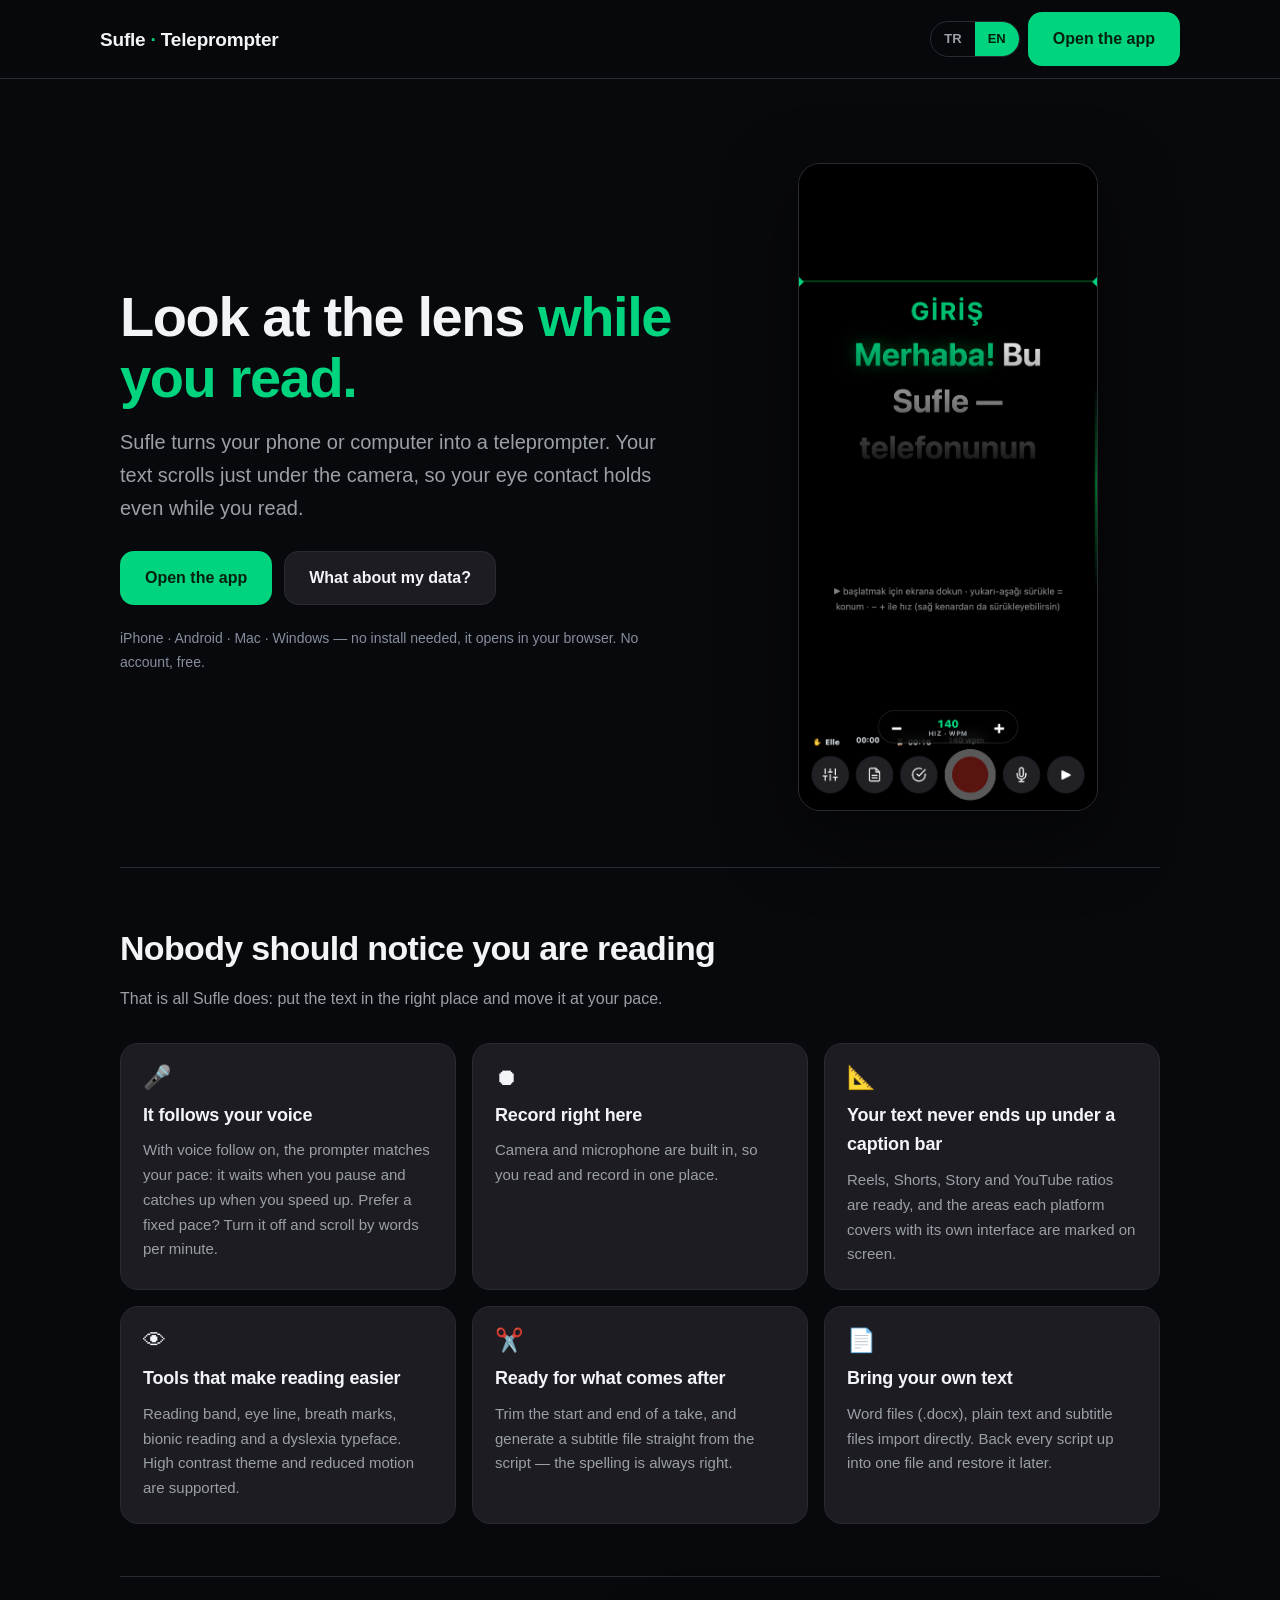
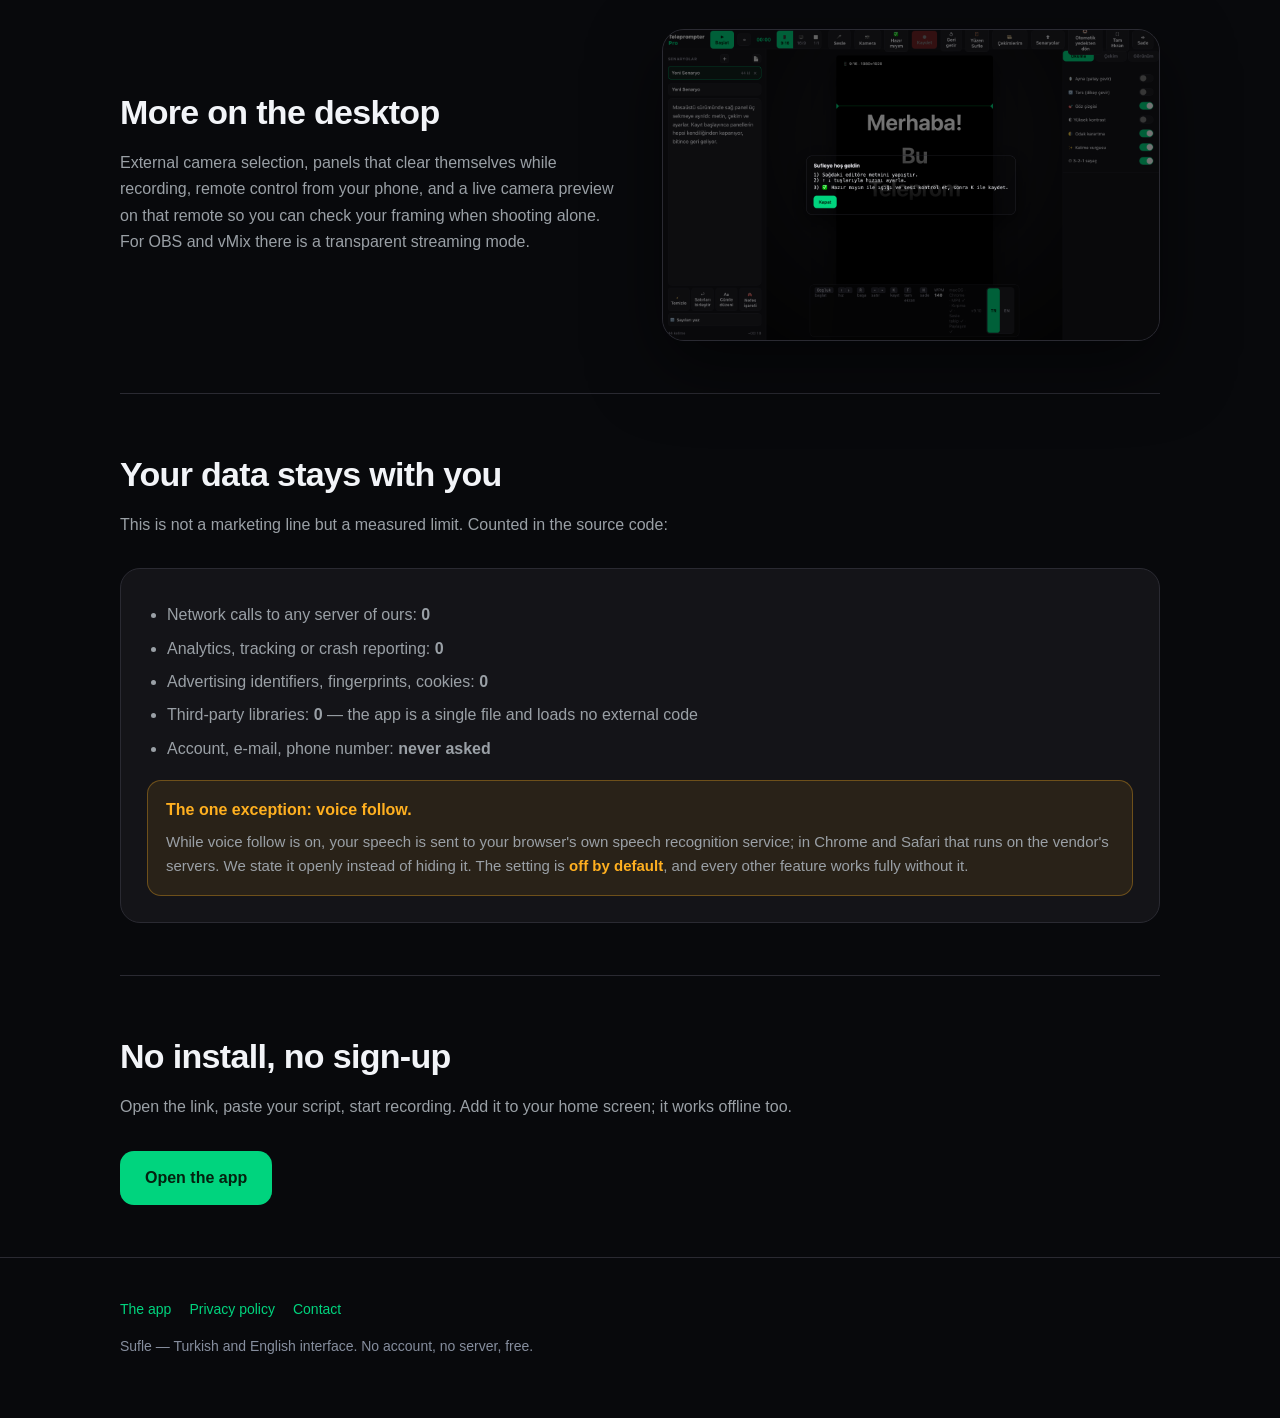
==== tanitim.html @ d4066d89 "F.6 vitrin sayfası: tanitim.html, her söz koda bağlı Tek dosya, sıfır bağımlılık, TR+EN, kendi canon" ====
<!doctype html>
<html lang="tr">
<head>
<meta charset="utf-8">
<meta name="viewport" content="width=device-width,initial-scale=1,viewport-fit=cover">
<title>Sufle — Türkçe Teleprompter Uygulaması | Ücretsiz</title>
<meta name="description" content="Kameraya bakarken metnini oku. Sesle takip, hız denetimi, kamerayla kayıt. Hesap yok, sunucu yok, ücretsiz. iPhone, Android, Mac ve Windows.">
<link rel="canonical" href="https://erdalk05.github.io/sufle/tanitim.html">
<meta property="og:type" content="website">
<meta property="og:title" content="Sufle — Türkçe Teleprompter Uygulaması">
<meta property="og:description" content="Kameraya bakarken metnini oku. Sesle takip, kamerayla kayıt, hesap yok. Ücretsiz.">
<meta property="og:url" content="https://erdalk05.github.io/sufle/tanitim.html">
<meta property="og:image" content="https://erdalk05.github.io/sufle/magaza/ekranlar/02-konustukca-akar.png">
<meta property="og:locale" content="tr_TR">
<meta name="twitter:card" content="summary_large_image">
<meta name="twitter:title" content="Sufle — Türkçe Teleprompter Uygulaması">
<meta name="twitter:description" content="Kameraya bakarken metnini oku. Sesle takip, kamerayla kayıt, hesap yok.">
<meta name="twitter:image" content="https://erdalk05.github.io/sufle/magaza/ekranlar/02-konustukca-akar.png">
<link rel="icon" href="icon-192.png">
<style>
/* ==CEKIRDEK:jetonlar.css== */
/* ÜRETİLDİ — ELLE DÜZENLEME. Kaynak: cekirdek/jetonlar.css
   Değişiklik oraya yazılır, sonra: python3 derle.py
   (kapı bayat çıktıyı yakalar, elle düzenlemen sessizce kaybolur) */
/* SUFLE tasarım jetonları — TEK KAYNAK, iki kabuğa da derle.py gömer.
   Elle düzenlenecek yer BURASI; index.html ve mac/*.html içindeki kopyalar üretilmiştir.

   NEDEN ROL BAZLI: bugün tek bir --accent:#00C853 her işi görüyor — birincil
   düğme, aktif sekme, saat, KAYIT. Kullanıcı ekranda beş yeşil görüp hangisinin
   asıl eylem olduğunu ayırt edemiyor. Rakip analizindeki 25. kategori (UI/görsel
   tasarım) 3 puan alıyor ve kaybın büyük kısmı bu.

   ⚠️ BU DOSYA ŞU AN HİÇBİR KURALI DEĞİŞTİRMİYOR — yalnız değişken tanımlıyor.
   Amaç boru hattını GÖRSEL DEĞİŞİKLİK OLMADAN kanıtlamak. Kuralların jetonlara
   geçişi B.1'de tek tek, ölçerek yapılacak. Bir jetonu bugün kullanan yoksa
   ekranda hiçbir şey değişmez; bu kasıtlıdır.

   KONTRAST ÖLÇÜLDÜ, seçilmedi (WCAG 2.1 nispi parlaklık, en zor zemin
   --s-raised #1C1C22). tests/121 bu oranları her koşuda yeniden hesaplıyor.

   ÖLÇÜMÜN ORTAYA ÇIKARDIĞI ŞEY: metin olarak okunan kırmızı ile ÜSTÜNE BEYAZ
   YAZI GELEN kırmızı aynı renk OLAMIYOR. #FF4D4F koyu zeminde yazı olarak 5,19
   (geçer) ama dolgu yapılıp üstüne beyaz yazılınca 3,27 (kalır). Bu yüzden
   rollerin dolgu ve metin biçimleri AYRI jeton; tek renkle idare etmek
   erişilebilirliği sessizce kırardı. */

:root{
  /* --- yüzeyler --- */
  --s-bg:#08090C;          /* en arka zemin */
  --s-surface:#141418;     /* sayfa/panel */
  --s-raised:#1C1C22;      /* kart, yükseltilmiş kutu */
  --s-line:#2A2A32;        /* ayraç */

  /* --- metin --- */
  --t-hi:#F2F4F8;          /* 15,40 : başlık ve gövde */
  --t-mid:#9AA0A6;         /*  6,42 : yardımcı metin */
  --t-low:#868E9E;         /*  5,15 : en soluk okunabilir. #6B7280 ÖLÇÜLDÜ 3,51 = KALDI */

  /* --- roller: DOLGU (üstündeki yazıyla birlikte AA) --- */
  --r-action:#00D47E;      --on-action:#04210F;   /* 8,72 — asıl eylem, ekranda TEK olmalı */
  --r-record:#D93036;      --on-record:#FFFFFF;   /* 4,74 — kayıt/yıkıcı */
  --r-info:#2563EB;        --on-info:#FFFFFF;     /* 5,17 — bilgi/ikincil */
  --r-warn:#FFB020;        --on-warn:#231704;     /* 9,60 — uyarı */

  /* --- roller: METİN/İKON biçimi (koyu yüzey üstünde) --- */
  --r-action-t:#00D47E;    /* 8,65 */
  --r-record-t:#FF4D4F;    /* 5,19 — dolgu biçiminden BİLEREK farklı */
  --r-info-t:#6BA6FF;      /* 6,88 — dolgu biçiminden BİLEREK farklı */
  --r-warn-t:#FFB020;      /* 9,27 */

  /* --- tipografi: 5 adım. Bugün 11/12/13/14/15px karışık kullanılıyor. --- */
  --tx-xs:11px;            /* ALL CAPS etiket */
  --tx-sm:13px;            /* yardımcı metin */
  --tx-md:15px;            /* gövde, düğme */
  --tx-lg:19px;            /* panel başlığı */
  --tx-xl:26px;            /* sayaç, WPM */
  /* Sufle metninin kendi ölçeği ayrı yaşar — kullanıcı onu elle ayarlıyor. */

  /* --- boşluk: 4px ritmi. Bugün 6/7/9/11/14px karışık. --- */
  --sp-1:4px; --sp-2:8px; --sp-3:12px; --sp-4:16px; --sp-6:24px; --sp-8:32px;

  /* --- biçim --- */
  --rad-sm:8px; --rad-md:12px; --rad-lg:16px; --rad-full:999px;
  --ring:0 0 0 3px rgba(0,212,126,.45);   /* klavye odağı — görünür olmak ZORUNDA */
  --tap:44px;                              /* en küçük dokunma hedefi */
}

/* Sayısal göstergeler zıplamasın (süre, WPM, sayaç).
   Tek görsel etkisi olan kural bu ve KASITLI: rakamların genişliği eşitlenir,
   sayaç her saniye sağa sola oynamaz. Ölçüsü değişmez, yalnız hizası. */
.tnum,[data-tnum]{font-variant-numeric:tabular-nums;font-feature-settings:"tnum" 1}
/* ==/CEKIRDEK:jetonlar.css== */

*{box-sizing:border-box}
html{-webkit-text-size-adjust:100%}
body{margin:0;background:var(--s-bg);color:var(--t-hi);
  font:16px/1.65 -apple-system,BlinkMacSystemFont,'Segoe UI',Roboto,Helvetica,Arial,sans-serif;
  overflow-x:hidden}
img{max-width:100%;height:auto;display:block}
a{color:var(--r-action);text-decoration:none}
.wrap{max-width:1080px;margin:0 auto;padding:0 20px}

/* --- üst şerit --- */
header{position:sticky;top:0;z-index:9;background:rgba(8,9,12,.86);
  backdrop-filter:blur(12px);border-bottom:1px solid var(--s-line)}
.hrow{display:flex;align-items:center;justify-content:space-between;gap:12px;
  padding:12px 0;flex-wrap:wrap}
.logo{font-weight:800;font-size:19px;letter-spacing:-.01em}
.logo i{color:var(--r-action);font-style:normal}
.hact{display:flex;align-items:center;gap:8px}
.lang{display:flex;border:1px solid var(--s-line);border-radius:999px;overflow:hidden}
.lang button{background:none;border:0;color:var(--t-mid);font:inherit;font-size:13px;
  font-weight:700;padding:6px 13px;cursor:pointer}
.lang button.on{background:var(--r-action);color:var(--on-action)}

/* --- düğmeler --- */
.btn{display:inline-flex;align-items:center;justify-content:center;gap:8px;
  min-height:48px;padding:13px 24px;border-radius:14px;font-weight:750;font-size:16px;
  border:1px solid transparent;cursor:pointer}
.btn.pri{background:var(--r-action);color:var(--on-action)}
.btn.sec{background:var(--s-raised);color:var(--t-hi);border-color:var(--s-line)}

/* --- kahraman --- */
.hero{padding:64px 0 40px;display:grid;gap:44px;grid-template-columns:1fr}
h1{font-size:clamp(34px,7vw,56px);line-height:1.08;letter-spacing:-.025em;margin:0 0 18px}
h1 em{font-style:normal;color:var(--r-action)}
.lede{font-size:clamp(17px,2.4vw,20px);color:var(--t-mid);margin:0 0 26px;max-width:36em}
.cta{display:flex;gap:12px;flex-wrap:wrap}
.plat{margin-top:22px;color:var(--t-low);font-size:14px}
.shot{border:1px solid var(--s-line);border-radius:22px;overflow:hidden;
  background:var(--s-surface);box-shadow:0 24px 70px rgba(0,0,0,.55)}
.shot.tel{max-width:300px;margin:0 auto}

/* --- bölümler --- */
section{padding:52px 0;border-top:1px solid var(--s-line)}
h2{font-size:clamp(25px,4vw,34px);letter-spacing:-.02em;margin:0 0 10px}
.sub{color:var(--t-mid);margin:0 0 30px;max-width:44em}
.grid{display:grid;gap:16px;grid-template-columns:1fr}
.card{background:var(--s-raised);border:1px solid var(--s-line);border-radius:18px;padding:22px}
.card h3{margin:0 0 8px;font-size:18px;letter-spacing:-.01em}
.card p{margin:0;color:var(--t-mid);font-size:15px}
.card .em{font-size:23px;line-height:1;display:block;margin-bottom:12px}

/* --- gizlilik --- */
.priv{background:var(--s-surface);border:1px solid var(--s-line);border-radius:20px;padding:26px}
.priv ul{margin:0;padding-left:20px;color:var(--t-mid)}
.priv li{margin:7px 0}
.istisna{margin-top:18px;padding:16px 18px;border-radius:14px;
  background:rgba(255,176,32,.09);border:1px solid rgba(255,176,32,.32)}
.istisna b{color:var(--r-warn)}
.istisna p{margin:6px 0 0;color:var(--t-mid);font-size:15px}

/* --- masaüstü --- */
.two{display:grid;gap:30px;grid-template-columns:1fr;align-items:center}

footer{padding:40px 0 60px;border-top:1px solid var(--s-line);color:var(--t-low);font-size:14px}
footer nav{display:flex;gap:18px;flex-wrap:wrap;margin-bottom:14px}

@media (min-width:760px){
  .hero{grid-template-columns:1.15fr .85fr;align-items:center;padding:84px 0 56px}
  .grid{grid-template-columns:repeat(3,1fr)}
  .two{grid-template-columns:1fr 1fr;gap:44px}
}
@media (prefers-reduced-motion:no-preference){
  .btn{transition:filter .15s}
  .btn:hover{filter:brightness(1.08)}
}
</style>
</head>
<body>

<header>
  <div class="wrap hrow">
    <div class="logo">Sufle<i> ·</i> <span data-i="urun">Teleprompter</span></div>
    <div class="hact">
      <div class="lang" role="group" aria-label="Dil / Language">
        <button id="tr" class="on" aria-pressed="true">TR</button>
        <button id="en" aria-pressed="false">EN</button>
      </div>
      <a class="btn pri" href="./index.html" data-i="ac">Uygulamayı aç</a>
    </div>
  </div>
</header>

<main>
<div class="wrap">

  <div class="hero">
    <div>
      <h1><span data-i="h1a">Kameraya bakarken</span> <em data-i="h1b">metnini oku.</em></h1>
      <p class="lede" data-i="lede">Sufle telefonunu ya da bilgisayarını bir sufle cihazına çeviriyor. Metnin kameranın hemen altında akar, böylece okurken bile göz teması bozulmaz.</p>
      <div class="cta">
        <a class="btn pri" href="./index.html" data-i="ac2">Uygulamayı aç</a>
        <a class="btn sec" href="#gizlilik" data-i="nasil">Verilerim ne oluyor?</a>
      </div>
      <p class="plat" data-i="plat">iPhone · Android · Mac · Windows — kurulum gerekmez, tarayıcıda açılır. Hesap yok, ücretsiz.</p>
    </div>
    <div class="shot tel">
      <img src="magaza/ekranlar/02-konustukca-akar.png" width="1290" height="2796"
           alt="Sufle telefonda: metin ekranda akarken durum satırında sesle takip görünüyor" loading="eager">
    </div>
  </div>

  <section id="ozellikler">
    <h2 data-i="ozBas">Okuduğun belli olmasın</h2>
    <p class="sub" data-i="ozAlt">Sufle'nin yaptığı tek iş bu: metni doğru yere koymak ve senin hızınla akıtmak.</p>
    <div class="grid">
      <div class="card"><span class="em">🎤</span>
        <h3 data-i="k1b">Konuştukça akar</h3>
        <p data-i="k1p">Sesle takip açıkken sufle senin hızına uyar; duraksarsan bekler, hızlanırsan yetişir. İstemezsen kapat, dakikadaki kelime (WPM) ile sabit hızda aksın.</p></div>
      <div class="card"><span class="em">⏺</span>
        <h3 data-i="k2b">Çekimi burada yaparsın</h3>
        <p data-i="k2p">Kamera ve mikrofon uygulamanın içinde: okurken kaydedersin, ayrı bir uygulamaya geçmen gerekmez.</p></div>
      <div class="card"><span class="em">📐</span>
        <h3 data-i="k3b">Yazın arayüzün altında kalmaz</h3>
        <p data-i="k3p">Reels, Shorts, Story ve YouTube oranları hazır; platform arayüzünün kapatacağı alanlar ekranda işaretli.</p></div>
      <div class="card"><span class="em">👁</span>
        <h3 data-i="k4b">Okumayı kolaylaştıran araçlar</h3>
        <p data-i="k4p">Okuma şeridi, göz çizgisi, nefes işaretleri, biyonik okuma ve disleksi yazı tipi. Yüksek kontrast teması ve hareket azaltma desteklenir.</p></div>
      <div class="card"><span class="em">✂️</span>
        <h3 data-i="k5b">Çekimden sonrası da hazır</h3>
        <p data-i="k5p">Videoyu baştan ve sondan kesebilir, altyazı dosyasını senaryodan üretebilirsin — metin zaten elinde, bu yüzden yazım her zaman doğru.</p></div>
      <div class="card"><span class="em">📄</span>
        <h3 data-i="k6b">Kendi metinlerinle çalış</h3>
        <p data-i="k6p">Word dosyası (.docx), düz metin ve altyazı dosyalarını doğrudan alır. Bütün senaryolarını tek dosyaya yedekleyip geri yükleyebilirsin.</p></div>
    </div>
  </section>

  <section id="masaustu">
    <div class="two">
      <div>
        <h2 data-i="msBas">Masaüstünde daha fazlası</h2>
        <p class="sub" data-i="msAlt">Harici kamera seçimi, kayıtta panellerin kendiliğinden kapanması, telefonundan uzaktan kumanda ve kumanda ekranında kameranın gördüğü kare — tek başına çekim yaparken kadrajını görebilirsin. OBS ve vMix kullananlar için şeffaf zeminli yayın kipi var.</p>
      </div>
      <div class="shot">
        <img src="magaza/ekranlar/06-masaustu-paneller.png" width="2880" height="1800"
             alt="Sufle masaüstü sürümü: sağ panelde metin, çekim ve ayarlar sekmeleri" loading="lazy">
      </div>
    </div>
  </section>

  <section id="gizlilik">
    <h2 data-i="gzBas">Verilerin sende kalır</h2>
    <p class="sub" data-i="gzAlt">Bu bir pazarlama cümlesi değil, ölçülen bir sınır. Kaynak kodda sayıldı:</p>
    <div class="priv">
      <ul>
        <li data-i="g1">Bize ait sunucuya giden ağ çağrısı: <b>0</b></li>
        <li data-i="g2">Analitik, izleme, çökme raporu aracı: <b>0</b></li>
        <li data-i="g3">Reklam kimliği, parmak izi, çerez: <b>0</b></li>
        <li data-i="g4">Üçüncü taraf kütüphane: <b>0</b> — uygulama tek dosya, dışarıdan kod yüklemiyor</li>
        <li data-i="g5">Hesap, e-posta, telefon numarası: <b>istenmiyor</b></li>
      </ul>
      <div class="istisna">
        <b data-i="gxB">Tek istisna: sesle takip.</b>
        <p data-i="gxP">Sesle takip açıkken konuşmanız tarayıcınızın kendi ses tanıma servisine gider; Chrome ve Safari bunu üreticinin sunucusunda işler. Bunu saklamak yerine yazıyoruz. Ayar <b>varsayılan olarak kapalıdır</b> ve kapalıyken diğer bütün özellikler tam çalışır.</p>
      </div>
    </div>
  </section>

  <section id="basla">
    <h2 data-i="bsBas">Kurulum yok, kayıt yok</h2>
    <p class="sub" data-i="bsAlt">Bağlantıyı aç, metnini yapıştır, çekmeye başla. Ana ekrana ekleyebilirsin; çevrimdışı da çalışır.</p>
    <div class="cta">
      <a class="btn pri" href="./index.html" data-i="ac3">Uygulamayı aç</a>
    </div>
  </section>

</div>
</main>

<footer>
  <div class="wrap">
    <nav>
      <a href="./index.html" data-i="fUyg">Uygulama</a>
      <a href="./GIZLILIK.md" data-i="fGiz">Gizlilik politikası</a>
      <a href="mailto:erdalkiziroglu@gmail.com" data-i="fIlt">İletişim</a>
    </nav>
    <div data-i="fAlt">Sufle — Türkçe ve İngilizce arayüz. Hesap yok, sunucu yok, ücretsiz.</div>
  </div>
</footer>

<script type="application/ld+json">
{"@context":"https://schema.org","@type":"SoftwareApplication",
"name":"Sufle — Teleprompter","applicationCategory":"MultimediaApplication",
"operatingSystem":"iOS, Android, macOS, Windows","inLanguage":["tr","en"],
"url":"https://erdalk05.github.io/sufle/tanitim.html",
"description":"Kameraya bakarken metnini okumanı sağlayan sufle uygulaması. Sesle takip, hız denetimi, kamerayla kayıt.",
"offers":{"@type":"Offer","price":"0","priceCurrency":"TRY"}}
</script>

<script>
/* Vitrin metni İKİ DİLDE. Uygulamanın kendisi iki dilli olduğu hâlde tanıtım
   sayfası tek dilde kalsaydı, İngilizce arayan biri ürünün İngilizce
   konuştuğunu hiç öğrenemezdi.
   Sözlük burada gömülü: sayfa file:// altında da, çevrimdışı da açılmalı ve
   dışarıdan hiçbir kaynak yüklememeli — gizlilik bölümündeki "üçüncü taraf
   kütüphane 0" sözü bu sayfa için de geçerli. */
const S={
 urun:['Teleprompter','Teleprompter'],
 ac:['Uygulamayı aç','Open the app'],
 ac2:['Uygulamayı aç','Open the app'],
 ac3:['Uygulamayı aç','Open the app'],
 nasil:['Verilerim ne oluyor?','What about my data?'],
 h1a:['Kameraya bakarken','Look at the lens'],
 h1b:['metnini oku.','while you read.'],
 lede:['Sufle telefonunu ya da bilgisayarını bir sufle cihazına çeviriyor. Metnin kameranın hemen altında akar, böylece okurken bile göz teması bozulmaz.',
       'Sufle turns your phone or computer into a teleprompter. Your text scrolls just under the camera, so your eye contact holds even while you read.'],
 plat:['iPhone · Android · Mac · Windows — kurulum gerekmez, tarayıcıda açılır. Hesap yok, ücretsiz.',
       'iPhone · Android · Mac · Windows — no install needed, it opens in your browser. No account, free.'],
 ozBas:['Okuduğun belli olmasın','Nobody should notice you are reading'],
 ozAlt:["Sufle'nin yaptığı tek iş bu: metni doğru yere koymak ve senin hızınla akıtmak.",
        'That is all Sufle does: put the text in the right place and move it at your pace.'],
 k1b:['Konuştukça akar','It follows your voice'],
 k1p:['Sesle takip açıkken sufle senin hızına uyar; duraksarsan bekler, hızlanırsan yetişir. İstemezsen kapat, dakikadaki kelime (WPM) ile sabit hızda aksın.',
      'With voice follow on, the prompter matches your pace: it waits when you pause and catches up when you speed up. Prefer a fixed pace? Turn it off and scroll by words per minute.'],
 k2b:['Çekimi burada yaparsın','Record right here'],
 k2p:['Kamera ve mikrofon uygulamanın içinde: okurken kaydedersin, ayrı bir uygulamaya geçmen gerekmez.',
      'Camera and microphone are built in, so you read and record in one place.'],
 k3b:['Yazın arayüzün altında kalmaz','Your text never ends up under a caption bar'],
 k3p:['Reels, Shorts, Story ve YouTube oranları hazır; platform arayüzünün kapatacağı alanlar ekranda işaretli.',
      'Reels, Shorts, Story and YouTube ratios are ready, and the areas each platform covers with its own interface are marked on screen.'],
 k4b:['Okumayı kolaylaştıran araçlar','Tools that make reading easier'],
 k4p:['Okuma şeridi, göz çizgisi, nefes işaretleri, biyonik okuma ve disleksi yazı tipi. Yüksek kontrast teması ve hareket azaltma desteklenir.',
      'Reading band, eye line, breath marks, bionic reading and a dyslexia typeface. High contrast theme and reduced motion are supported.'],
 k5b:['Çekimden sonrası da hazır','Ready for what comes after'],
 k5p:['Videoyu baştan ve sondan kesebilir, altyazı dosyasını senaryodan üretebilirsin — metin zaten elinde, bu yüzden yazım her zaman doğru.',
      'Trim the start and end of a take, and generate a subtitle file straight from the script — the spelling is always right.'],
 k6b:['Kendi metinlerinle çalış','Bring your own text'],
 k6p:['Word dosyası (.docx), düz metin ve altyazı dosyalarını doğrudan alır. Bütün senaryolarını tek dosyaya yedekleyip geri yükleyebilirsin.',
      'Word files (.docx), plain text and subtitle files import directly. Back every script up into one file and restore it later.'],
 msBas:['Masaüstünde daha fazlası','More on the desktop'],
 msAlt:['Harici kamera seçimi, kayıtta panellerin kendiliğinden kapanması, telefonundan uzaktan kumanda ve kumanda ekranında kameranın gördüğü kare — tek başına çekim yaparken kadrajını görebilirsin. OBS ve vMix kullananlar için şeffaf zeminli yayın kipi var.',
        'External camera selection, panels that clear themselves while recording, remote control from your phone, and a live camera preview on that remote so you can check your framing when shooting alone. For OBS and vMix there is a transparent streaming mode.'],
 gzBas:['Verilerin sende kalır','Your data stays with you'],
 gzAlt:['Bu bir pazarlama cümlesi değil, ölçülen bir sınır. Kaynak kodda sayıldı:',
        'This is not a marketing line but a measured limit. Counted in the source code:'],
 g1:['Bize ait sunucuya giden ağ çağrısı: <b>0</b>','Network calls to any server of ours: <b>0</b>'],
 g2:['Analitik, izleme, çökme raporu aracı: <b>0</b>','Analytics, tracking or crash reporting: <b>0</b>'],
 g3:['Reklam kimliği, parmak izi, çerez: <b>0</b>','Advertising identifiers, fingerprints, cookies: <b>0</b>'],
 g4:['Üçüncü taraf kütüphane: <b>0</b> — uygulama tek dosya, dışarıdan kod yüklemiyor',
     'Third-party libraries: <b>0</b> — the app is a single file and loads no external code'],
 g5:['Hesap, e-posta, telefon numarası: <b>istenmiyor</b>','Account, e-mail, phone number: <b>never asked</b>'],
 gxB:['Tek istisna: sesle takip.','The one exception: voice follow.'],
 gxP:['Sesle takip açıkken konuşmanız tarayıcınızın kendi ses tanıma servisine gider; Chrome ve Safari bunu üreticinin sunucusunda işler. Bunu saklamak yerine yazıyoruz. Ayar <b>varsayılan olarak kapalıdır</b> ve kapalıyken diğer bütün özellikler tam çalışır.',
      "While voice follow is on, your speech is sent to your browser's own speech recognition service; in Chrome and Safari that runs on the vendor's servers. We state it openly instead of hiding it. The setting is <b>off by default</b>, and every other feature works fully without it."],
 bsBas:['Kurulum yok, kayıt yok','No install, no sign-up'],
 bsAlt:['Bağlantıyı aç, metnini yapıştır, çekmeye başla. Ana ekrana ekleyebilirsin; çevrimdışı da çalışır.',
        'Open the link, paste your script, start recording. Add it to your home screen; it works offline too.'],
 fUyg:['Uygulama','The app'],
 fGiz:['Gizlilik politikası','Privacy policy'],
 fIlt:['İletişim','Contact'],
 fAlt:['Sufle — Türkçe ve İngilizce arayüz. Hesap yok, sunucu yok, ücretsiz.',
       'Sufle — Turkish and English interface. No account, no server, free.']
};
const BASLIK=['Sufle — Türkçe Teleprompter Uygulaması | Ücretsiz',
              'Sufle — Teleprompter for iPhone, Android, Mac and Windows'];

function dil(k){
  const i = k==='en' ? 1 : 0;
  document.documentElement.lang = k;
  document.title = BASLIK[i];
  for (const anahtar in S){
    /* innerHTML: birkaç metin <b> taşıyor (gizlilik sayıları). Sözlük bu
       dosyada gömülü ve dışarıdan veri almıyor, o yüzden enjeksiyon yüzeyi
       yok. */
    document.querySelectorAll('[data-i="'+anahtar+'"]').forEach(e=>{
      e.innerHTML = S[anahtar][i];
    });
  }
  const t=document.getElementById('tr'), e=document.getElementById('en');
  t.classList.toggle('on', k==='tr'); e.classList.toggle('on', k==='en');
  t.setAttribute('aria-pressed', String(k==='tr'));
  e.setAttribute('aria-pressed', String(k==='en'));
  try{ localStorage.setItem('sufleVitrinDil', k); }catch(_){}
}
document.getElementById('tr').onclick=()=>dil('tr');
document.getElementById('en').onclick=()=>dil('en');

/* Tarayıcı dili İngilizceyse İngilizce açılsın. Kullanıcının seçimi
   önceliklidir: bir kez seçtiyse tarayıcı dili artık karışmaz. */
let secili=null;
try{ secili=localStorage.getItem('sufleVitrinDil'); }catch(_){}
dil(secili || (/^en/i.test(navigator.language||'') ? 'en' : 'tr'));
</script>
</body>
</html>
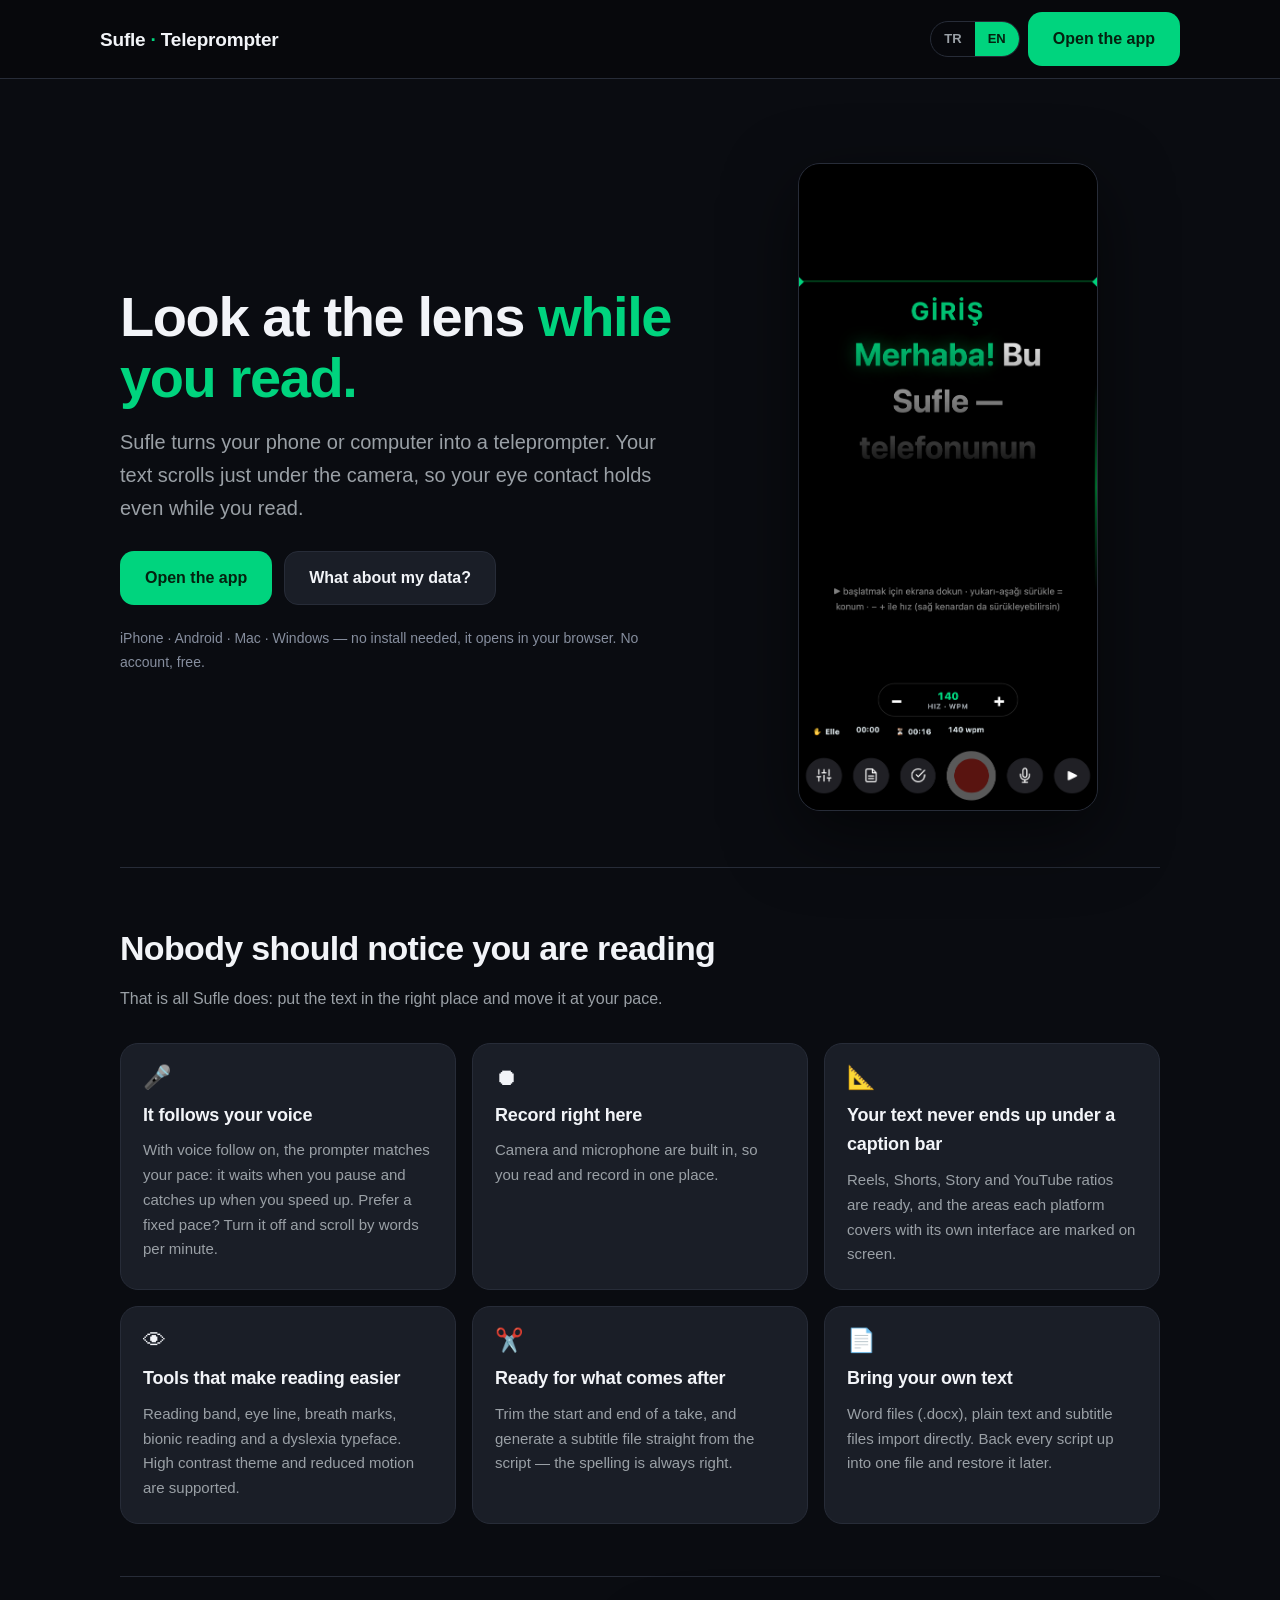
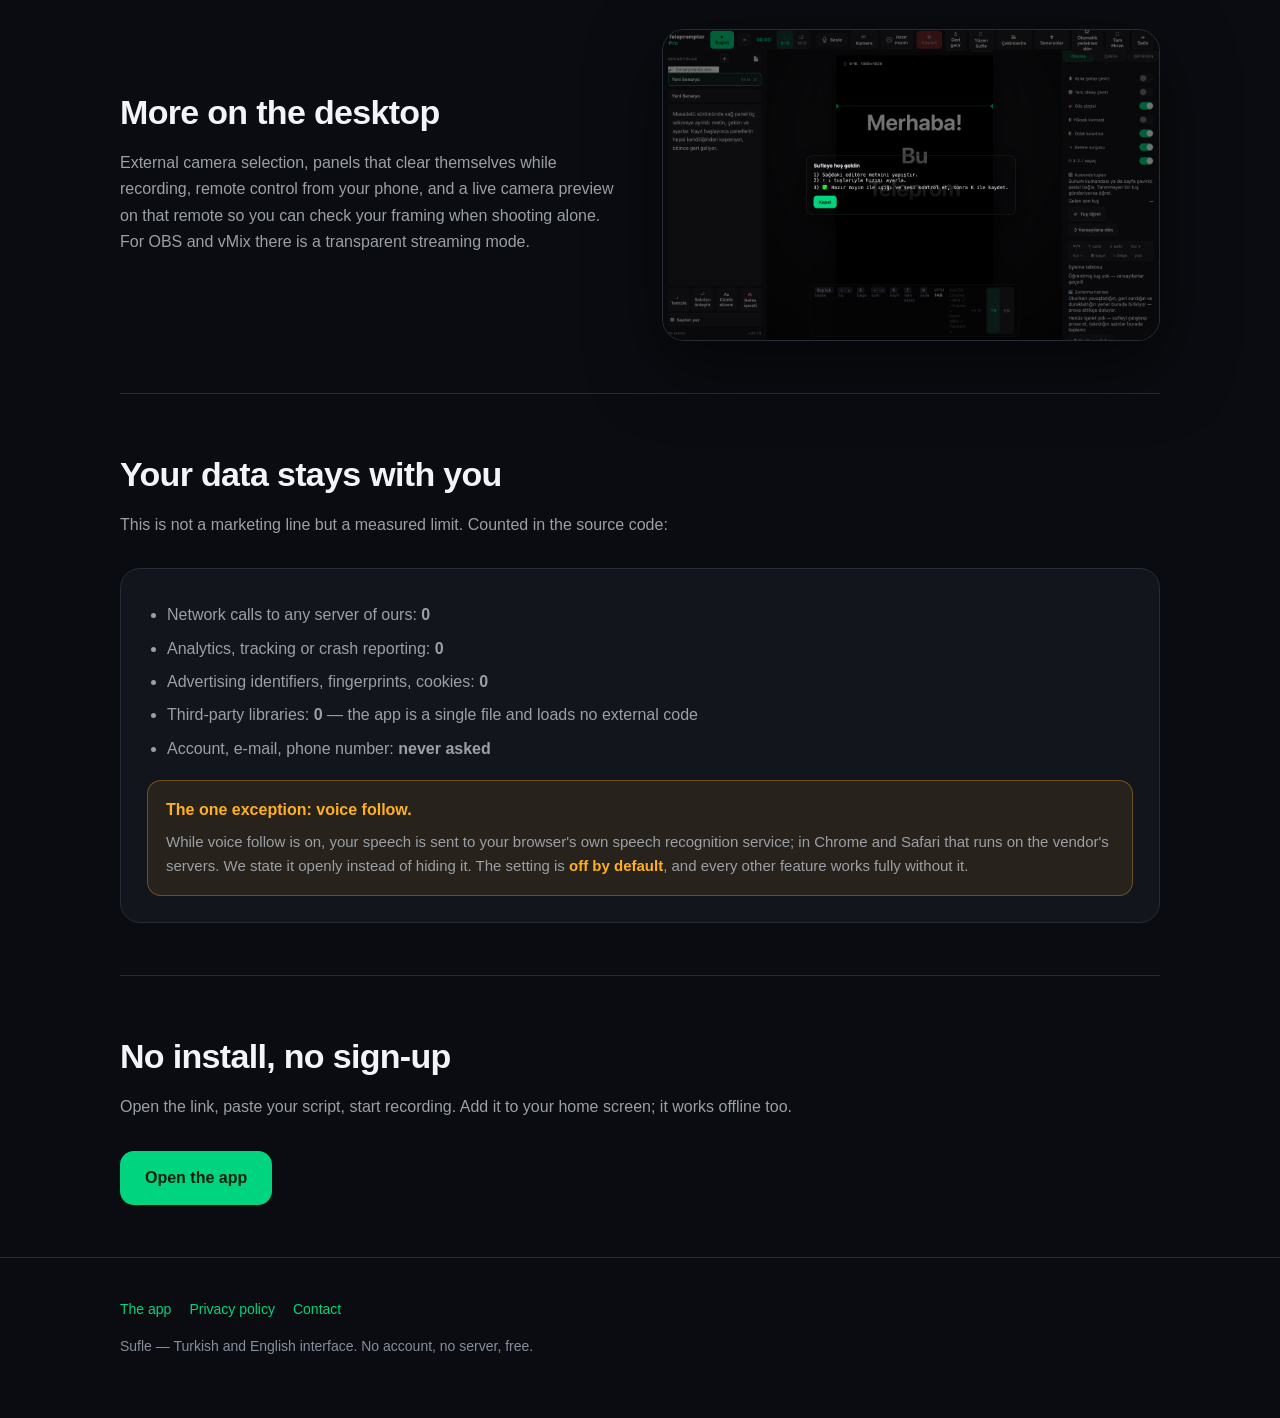
==== commit cb64ff6e: "Arayüz kimliği: derinlik, tek kaynak yüzeyler, 236 süs emojisi kalktı Erdal 'yapay zeka tasarimi gib" ====
--- a/tanitim.html
+++ b/tanitim.html
@@ -46,10 +46,16 @@
 
 :root{
   /* --- yüzeyler --- */
-  --s-bg:#08090C;          /* en arka zemin */
-  --s-surface:#141418;     /* sayfa/panel */
-  --s-raised:#1C1C22;      /* kart, yükseltilmiş kutu */
-  --s-line:#2A2A32;        /* ayraç */
+  /* YÜZEYLERİN BİR SICAKLIĞI VAR. Eskiler nötr griydi (#08090C→#1C1C22) ve
+     nötr gri, tasarlanmış değil "varsayılan karanlık kip" gibi okunuyor —
+     Erdal'ın "yapay zekâ tasarımı gibi" dediği şeyin ölçülebilir yarısı bu.
+     Hepsi aynı mavi-grafit yönüne kaydırıldı: renk sıcaklığı tutarlı olunca
+     ekran "seçilmiş" hissi veriyor. Açıklık basamakları KORUNDU, yani
+     kontrast oranları düşmüyor (tests/121 ve kontrast.py doğruluyor). */
+  --s-bg:#0A0C11;          /* en arka zemin */
+  --s-surface:#12151C;     /* sayfa/panel */
+  --s-raised:#1A1E27;      /* kart, yükseltilmiş kutu */
+  --s-line:#272C38;        /* ayraç */
 
   /* --- metin --- */
   --t-hi:#F2F4F8;          /* 15,40 : başlık ve gövde */
@@ -79,6 +85,23 @@
   /* --- boşluk: 4px ritmi. Bugün 6/7/9/11/14px karışık. --- */
   --sp-1:4px; --sp-2:8px; --sp-3:12px; --sp-4:16px; --sp-6:24px; --sp-8:32px;
 
+  /* --- YÜKSELTİ (derinlik) ---
+     Ölçüldü: uygulamada yalnız 4 `box-shadow` ve 4 `:active` vardı. Düz
+     yüzeyler "hazır şablon" hissi veriyor. Bir ışık kaynağı varsayıyoruz:
+     üstten. Her yükseltilmiş yüzeyin ÜST kenarında 1 px ince aydınlık,
+     altında yumuşak gölge — kâğıdın kalınlığı buradan okunuyor. */
+  --el-1:0 1px 2px rgba(0,0,0,.35), inset 0 1px 0 rgba(255,255,255,.055);
+  --el-2:0 8px 24px rgba(0,0,0,.45), inset 0 1px 0 rgba(255,255,255,.07);
+  --el-3:0 18px 48px rgba(0,0,0,.55), inset 0 1px 0 rgba(255,255,255,.08);
+
+  /* --- HAREKET ---
+     Dokununca hiçbir şey olmaması, arayüzü "ölü" gösteriyor. Süreler kısa:
+     140 ms bir basışta fark edilir ama beklemeye dönüşmez. Hareket azaltma
+     tercihi olan kullanıcıda BU DEĞİŞKENLER SIFIRLANIR (aşağıda). */
+  --hiz-hizli:120ms; --hiz-orta:180ms;
+  --egri:cubic-bezier(.22,.61,.36,1);   /* çıkışta yavaşlayan, doğal */
+  --bas:.97;                             /* basış küçülmesi */
+
   /* --- biçim --- */
   --rad-sm:8px; --rad-md:12px; --rad-lg:16px; --rad-full:999px;
   --ring:0 0 0 3px rgba(0,212,126,.45);   /* klavye odağı — görünür olmak ZORUNDA */
@@ -89,6 +112,13 @@
    Tek görsel etkisi olan kural bu ve KASITLI: rakamların genişliği eşitlenir,
    sayaç her saniye sağa sola oynamaz. Ölçüsü değişmez, yalnız hizası. */
 .tnum,[data-tnum]{font-variant-numeric:tabular-nums;font-feature-settings:"tnum" 1}
+
+/* HAREKET AZALTMA TERCİHİNE SAYGI — tek yerden. Süreleri ve basış
+   küçülmesini sıfırlamak, her bileşende ayrı ayrı kural yazmaktan hem kısa
+   hem de UNUTULAMAZ: yeni bir bileşen jetonu kullandığı anda kurala uyuyor. */
+@media (prefers-reduced-motion: reduce){
+  :root{ --hiz-hizli:0ms; --hiz-orta:0ms; --bas:1; }
+}
 /* ==/CEKIRDEK:jetonlar.css== */
 
 *{box-sizing:border-box}
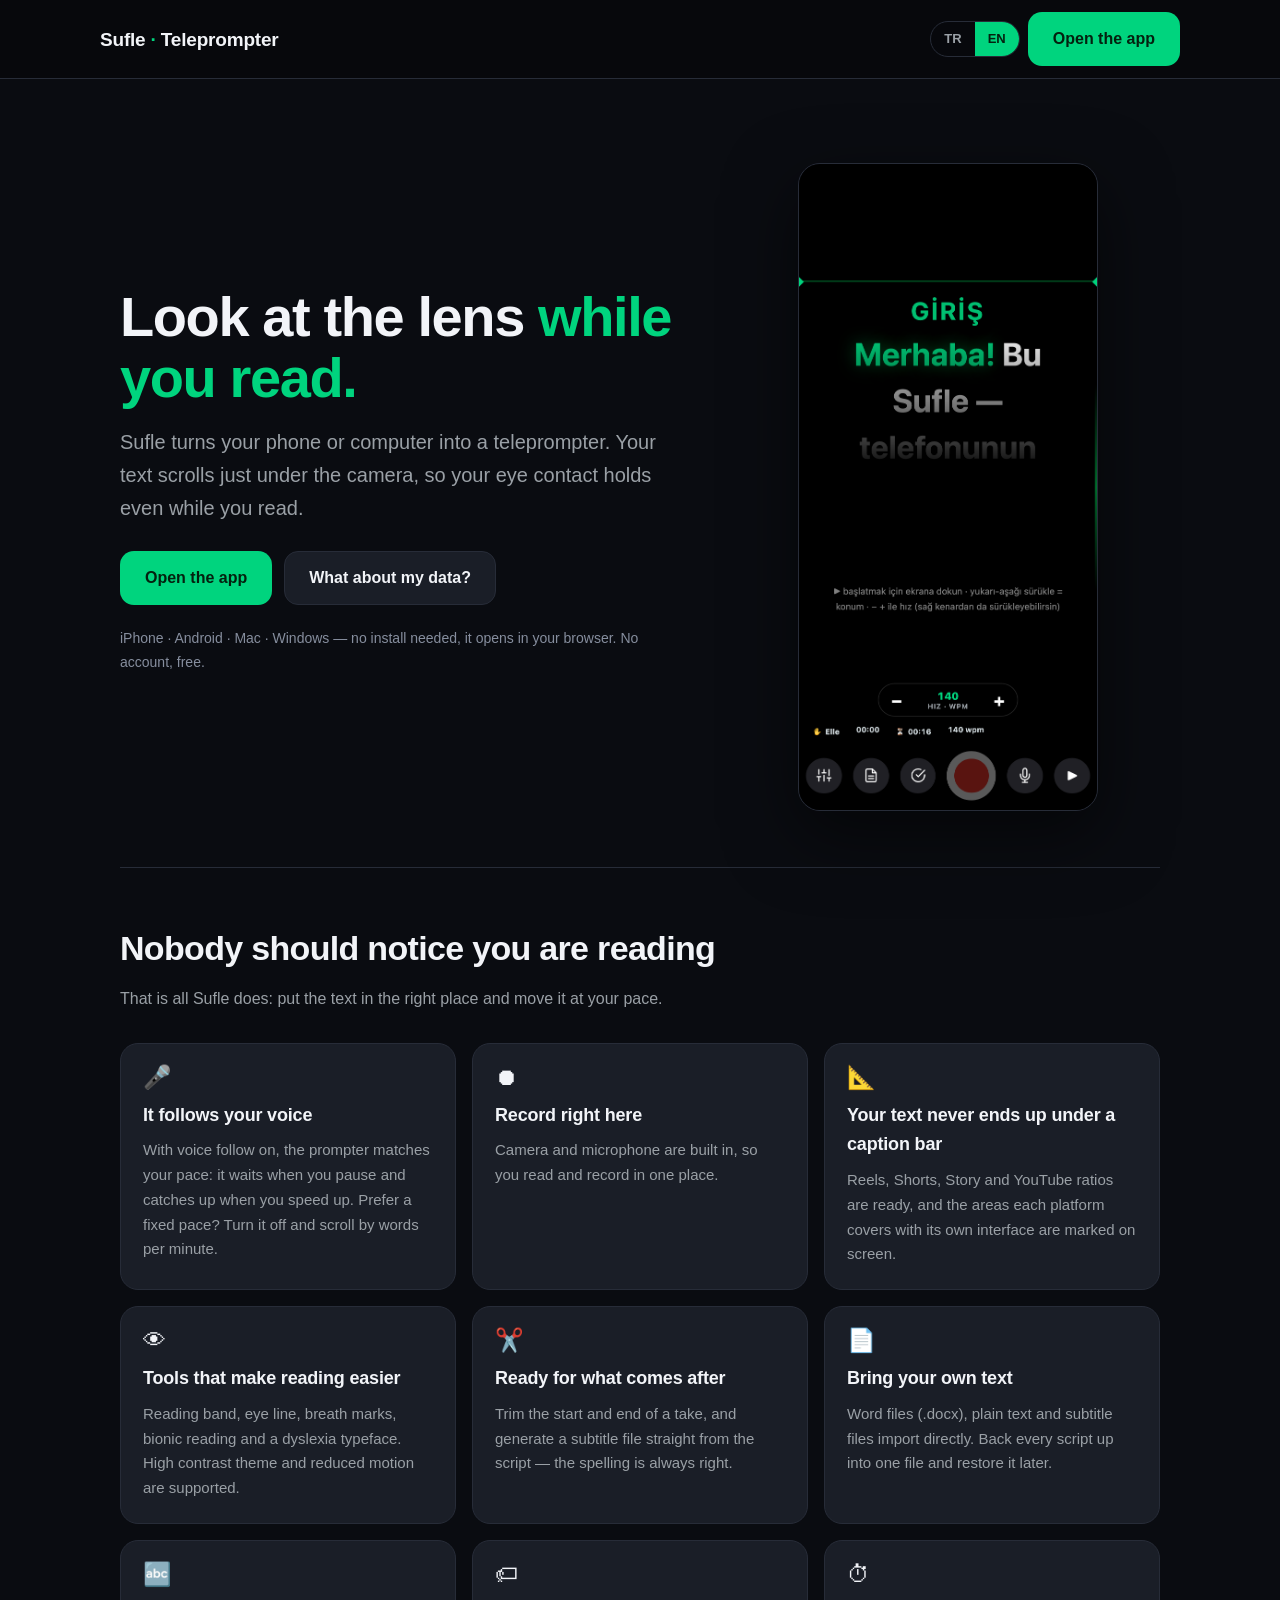
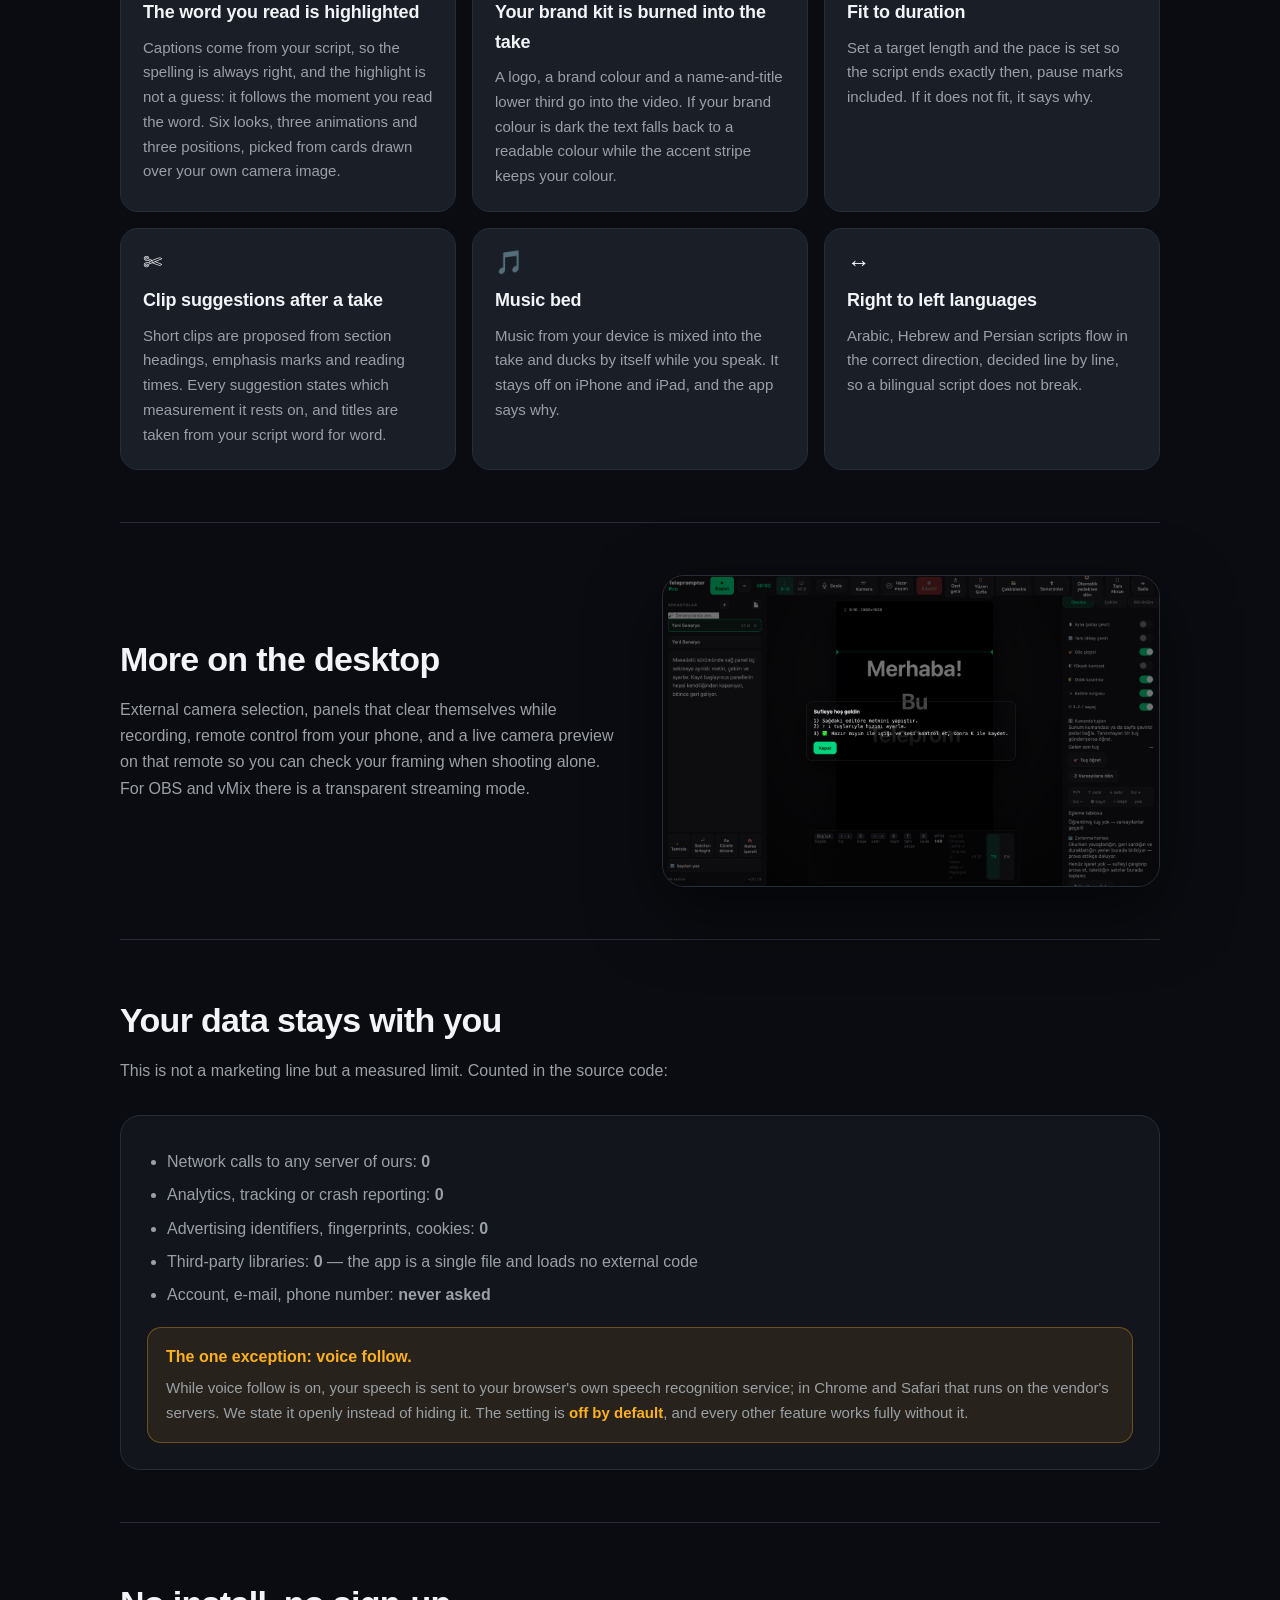
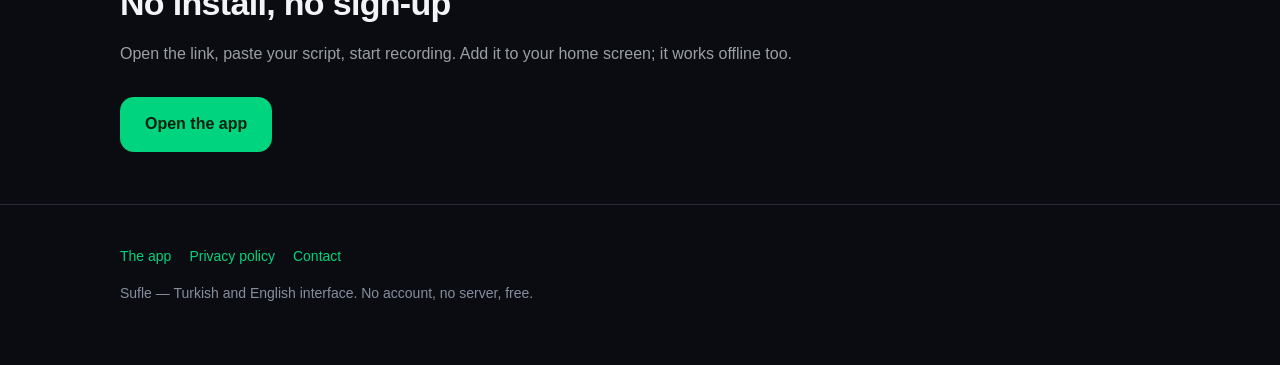
==== commit 8a7ee508: "G.10+G.17 vitrin ve mağaza metni: her cümle koda bağlı (v9.14) Gecenin on maddesi vitrine (tanitim.h" ====
--- a/tanitim.html
+++ b/tanitim.html
@@ -253,6 +253,24 @@
       <div class="card"><span class="em">📄</span>
         <h3 data-i="k6b">Kendi metinlerinle çalış</h3>
         <p data-i="k6p">Word dosyası (.docx), düz metin ve altyazı dosyalarını doğrudan alır. Bütün senaryolarını tek dosyaya yedekleyip geri yükleyebilirsin.</p></div>
+      <div class="card"><span class="em">🔤</span>
+        <h3 data-i="k7b">Okuduğun kelime altyazıda vurgulanır</h3>
+        <p data-i="k7p">Altyazı senaryodan üretildiği için yazım her zaman doğru; vurgu da tahmin değil, senin okuma anına dayanıyor. Altı görünüm, üç animasyon ve üç konum var; görünümü kendi kamera görüntünün üstünde kartlara bakarak seçersin.</p></div>
+      <div class="card"><span class="em">🏷</span>
+        <h3 data-i="k8b">Marka kitin çekime işlenir</h3>
+        <p data-i="k8p">Logo, marka rengi ve ad-unvan alt bandı videoya girer. Marka rengin koyuysa yazı okunur bir renge düşer, şerit yine senin rengin kalır.</p></div>
+      <div class="card"><span class="em">⏱</span>
+        <h3 data-i="k9b">Süreye sığdır</h3>
+        <p data-i="k9p">Hedef süreyi ver, hız metni tam o sürede bitirecek şekilde ayarlansın; duraklama işaretleri hesaba katılır. Sığmıyorsa sebebini söyler.</p></div>
+      <div class="card"><span class="em">✄</span>
+        <h3 data-i="k10b">Çekimden sonra klip önerileri</h3>
+        <p data-i="k10p">Bölüm başlıkları, vurgu işaretleri ve okuma zamanlarından kısa klipler önerilir. Her öneri hangi ölçüme dayandığını yazar; başlıklar senaryodan birebir alınır.</p></div>
+      <div class="card"><span class="em">🎵</span>
+        <h3 data-i="k11b">Müzik yatağı</h3>
+        <p data-i="k11p">Cihazından seçtiğin müzik çekime karışır ve konuşurken kendiliğinden kısılır. iPhone ve iPadde kapalı tutulur; sebebi uygulamada yazar.</p></div>
+      <div class="card"><span class="em">↔︎</span>
+        <h3 data-i="k12b">Sağdan sola diller</h3>
+        <p data-i="k12p">Arapça, İbranice ve Farsça senaryolar doğru yönde akar. Yön satır satır belirlendiği için iki dilli senaryo bozulmaz.</p></div>
     </div>
   </section>
 
@@ -338,6 +356,24 @@
  plat:['iPhone · Android · Mac · Windows — kurulum gerekmez, tarayıcıda açılır. Hesap yok, ücretsiz.',
        'iPhone · Android · Mac · Windows — no install needed, it opens in your browser. No account, free.'],
  ozBas:['Okuduğun belli olmasın','Nobody should notice you are reading'],
+ k7b:['Okuduğun kelime altyazıda vurgulanır','The word you read is highlighted'],
+ k7p:['Altyazı senaryodan üretildiği için yazım her zaman doğru; vurgu da tahmin değil, senin okuma anına dayanıyor. Altı görünüm, üç animasyon ve üç konum var; görünümü kendi kamera görüntünün üstünde kartlara bakarak seçersin.',
+      'Captions come from your script, so the spelling is always right, and the highlight is not a guess: it follows the moment you read the word. Six looks, three animations and three positions, picked from cards drawn over your own camera image.'],
+ k8b:['Marka kitin çekime işlenir','Your brand kit is burned into the take'],
+ k8p:['Logo, marka rengi ve ad-unvan alt bandı videoya girer. Marka rengin koyuysa yazı okunur bir renge düşer, şerit yine senin rengin kalır.',
+      'A logo, a brand colour and a name-and-title lower third go into the video. If your brand colour is dark the text falls back to a readable colour while the accent stripe keeps your colour.'],
+ k9b:['Süreye sığdır','Fit to duration'],
+ k9p:['Hedef süreyi ver, hız metni tam o sürede bitirecek şekilde ayarlansın; duraklama işaretleri hesaba katılır. Sığmıyorsa sebebini söyler.',
+      'Set a target length and the pace is set so the script ends exactly then, pause marks included. If it does not fit, it says why.'],
+ k10b:['Çekimden sonra klip önerileri','Clip suggestions after a take'],
+ k10p:['Bölüm başlıkları, vurgu işaretleri ve okuma zamanlarından kısa klipler önerilir. Her öneri hangi ölçüme dayandığını yazar; başlıklar senaryodan birebir alınır.',
+       'Short clips are proposed from section headings, emphasis marks and reading times. Every suggestion states which measurement it rests on, and titles are taken from your script word for word.'],
+ k11b:['Müzik yatağı','Music bed'],
+ k11p:['Cihazından seçtiğin müzik çekime karışır ve konuşurken kendiliğinden kısılır. iPhone ve iPadde kapalı tutulur; sebebi uygulamada yazar.',
+       'Music from your device is mixed into the take and ducks by itself while you speak. It stays off on iPhone and iPad, and the app says why.'],
+ k12b:['Sağdan sola diller','Right to left languages'],
+ k12p:['Arapça, İbranice ve Farsça senaryolar doğru yönde akar. Yön satır satır belirlendiği için iki dilli senaryo bozulmaz.',
+       'Arabic, Hebrew and Persian scripts flow in the correct direction, decided line by line, so a bilingual script does not break.'],
  ozAlt:["Sufle'nin yaptığı tek iş bu: metni doğru yere koymak ve senin hızınla akıtmak.",
         'That is all Sufle does: put the text in the right place and move it at your pace.'],
  k1b:['Konuştukça akar','It follows your voice'],
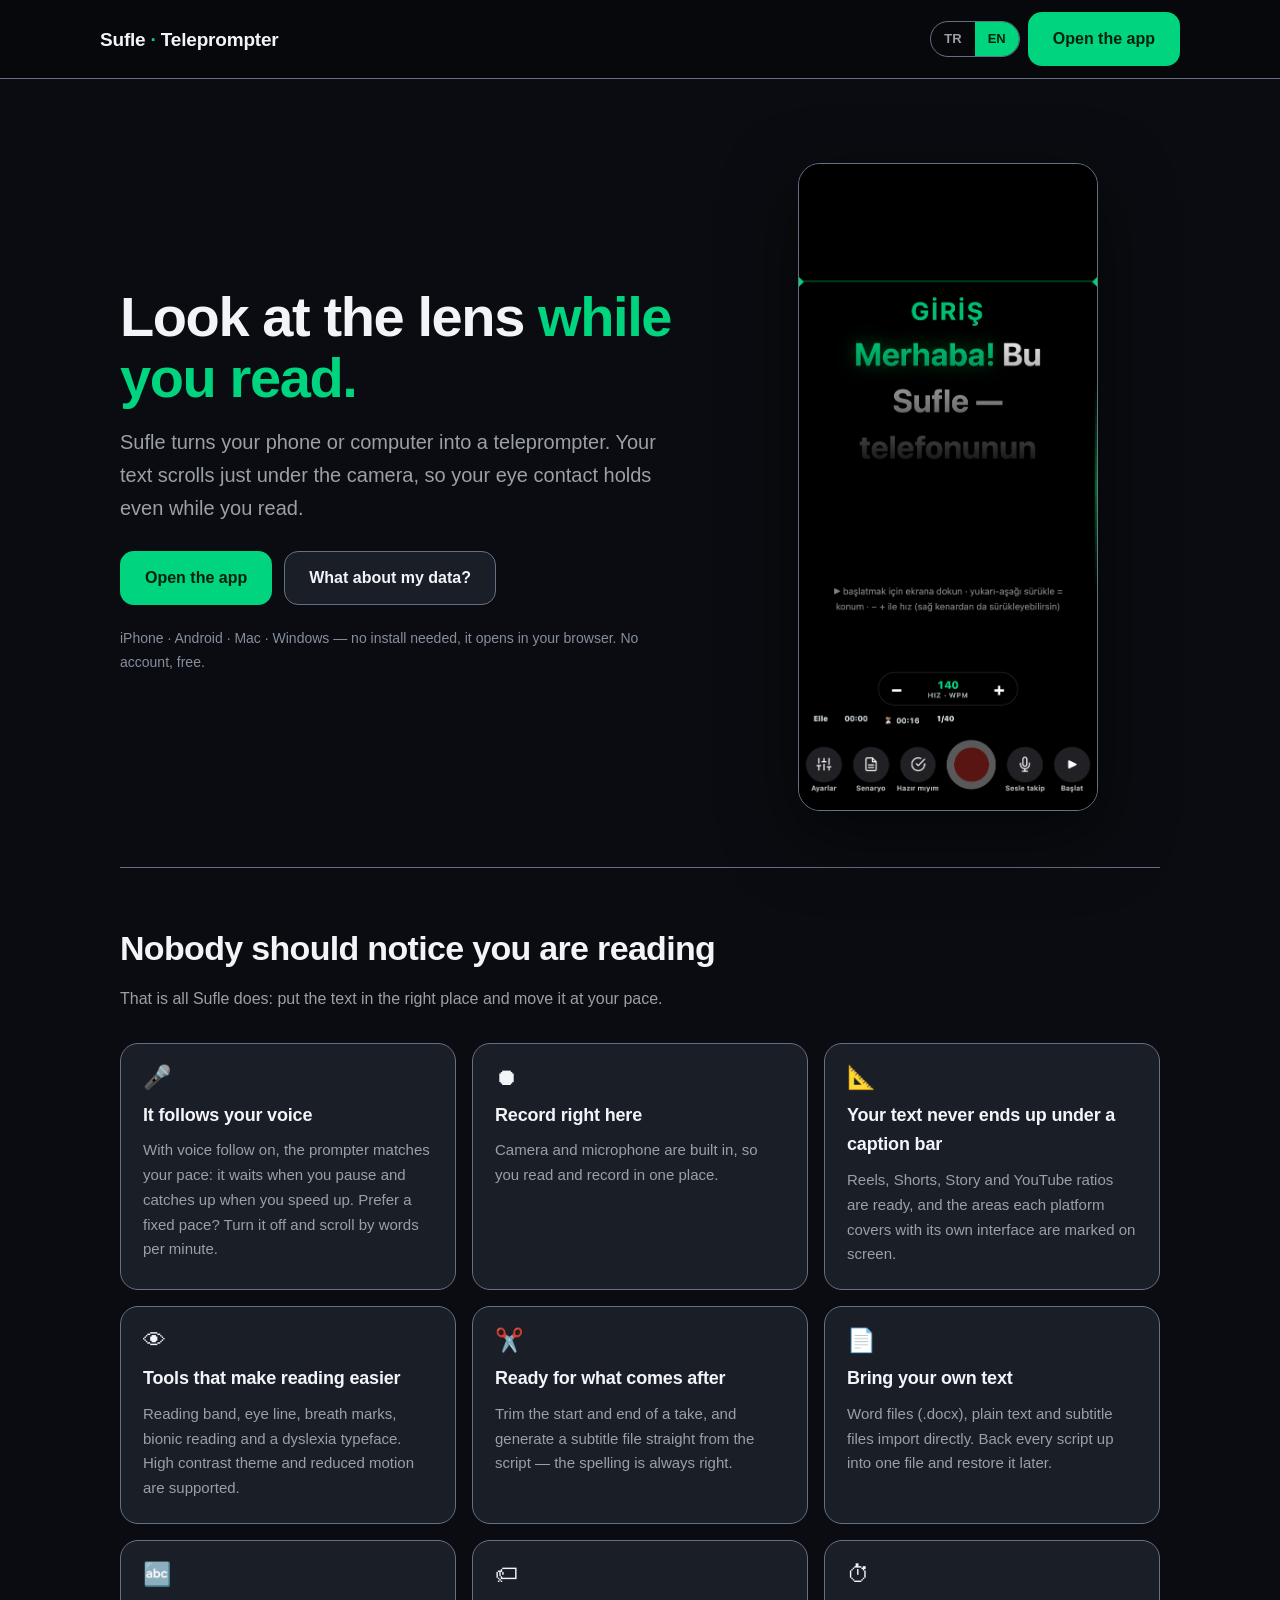
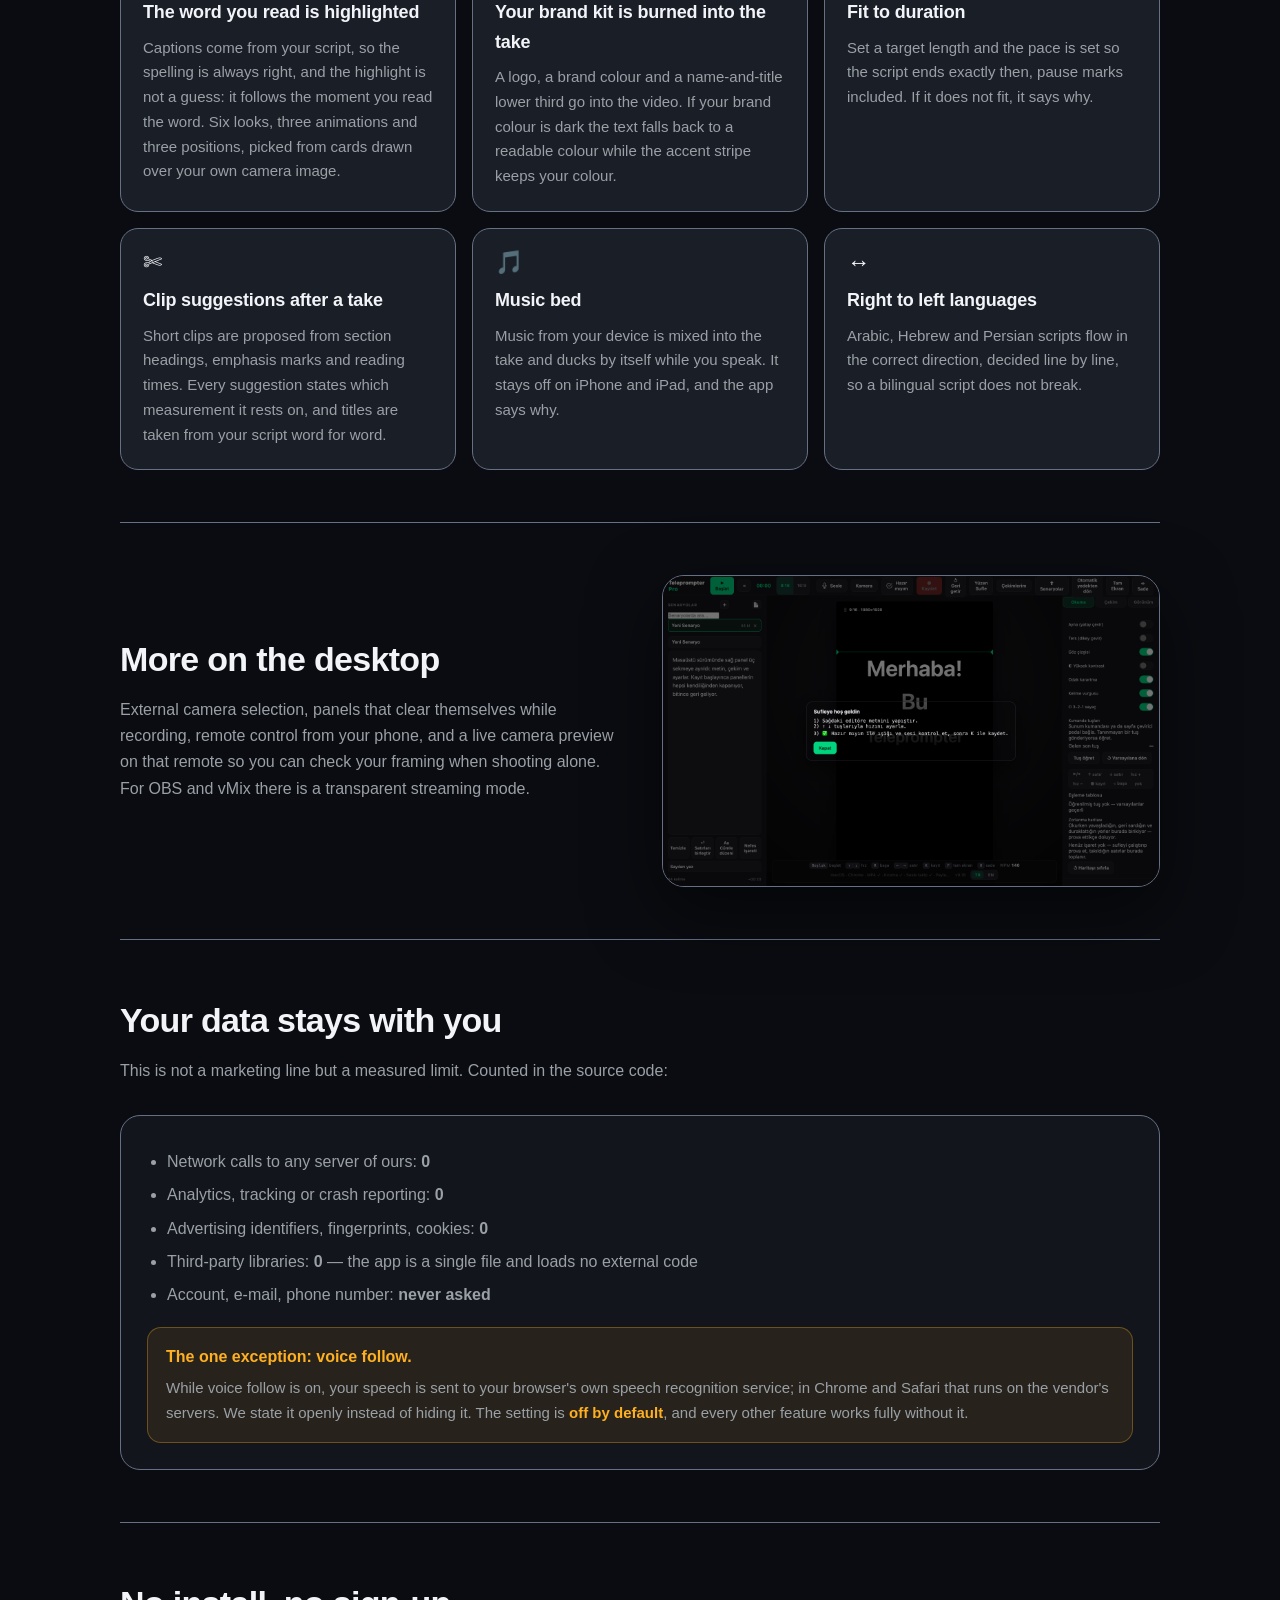
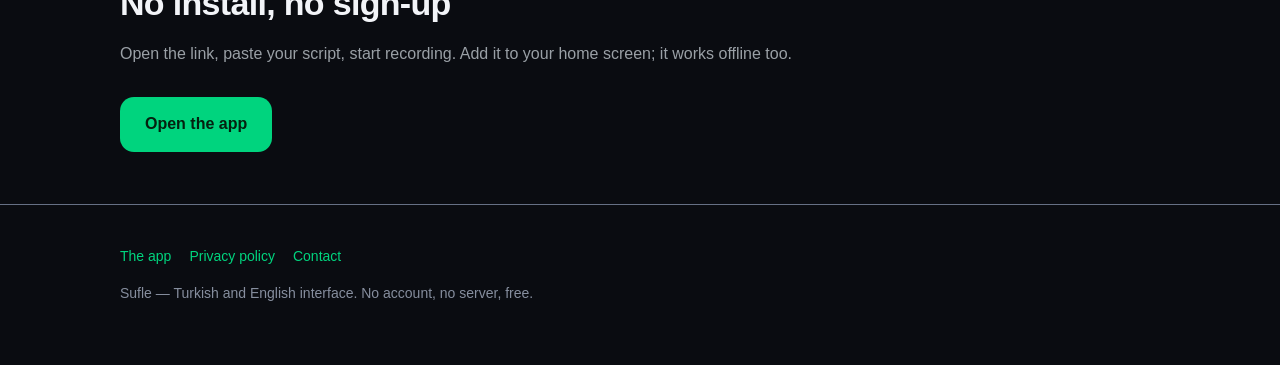
==== commit 816f0cfb: "v9.26 modern ve erisilebilir arayuz kabugu" ====
--- a/tanitim.html
+++ b/tanitim.html
@@ -55,7 +55,7 @@
   --s-bg:#0A0C11;          /* en arka zemin */
   --s-surface:#12151C;     /* sayfa/panel */
   --s-raised:#1A1E27;      /* kart, yükseltilmiş kutu */
-  --s-line:#272C38;        /* ayraç */
+  --s-line:#667085;        /* ayraç + kontrol sınırı: koyu yüzeyde 3:1 üstü */
 
   /* --- metin --- */
   --t-hi:#F2F4F8;          /* 15,40 : başlık ve gövde */
@@ -80,6 +80,10 @@
   --tx-md:15px;            /* gövde, düğme */
   --tx-lg:19px;            /* panel başlığı */
   --tx-xl:26px;            /* sayaç, WPM */
+  /* GİRİŞ EKRANININ MARKA YAZISI. 30 px ölçek dışıydı ve rastgele bir sayı
+     gibi duruyordu; küçültmek markayı kırpardı. Doğrusu ölçeğe ALTINCI ADIM
+     olarak yazmak: değer aynı, artık seçilmiş ve tek yerden yönetiliyor. */
+  --tx-hero:30px;          /* yalnız giriş ekranı başlığı */
   /* Sufle metninin kendi ölçeği ayrı yaşar — kullanıcı onu elle ayarlıyor. */
 
   /* --- boşluk: 4px ritmi. Bugün 6/7/9/11/14px karışık. --- */
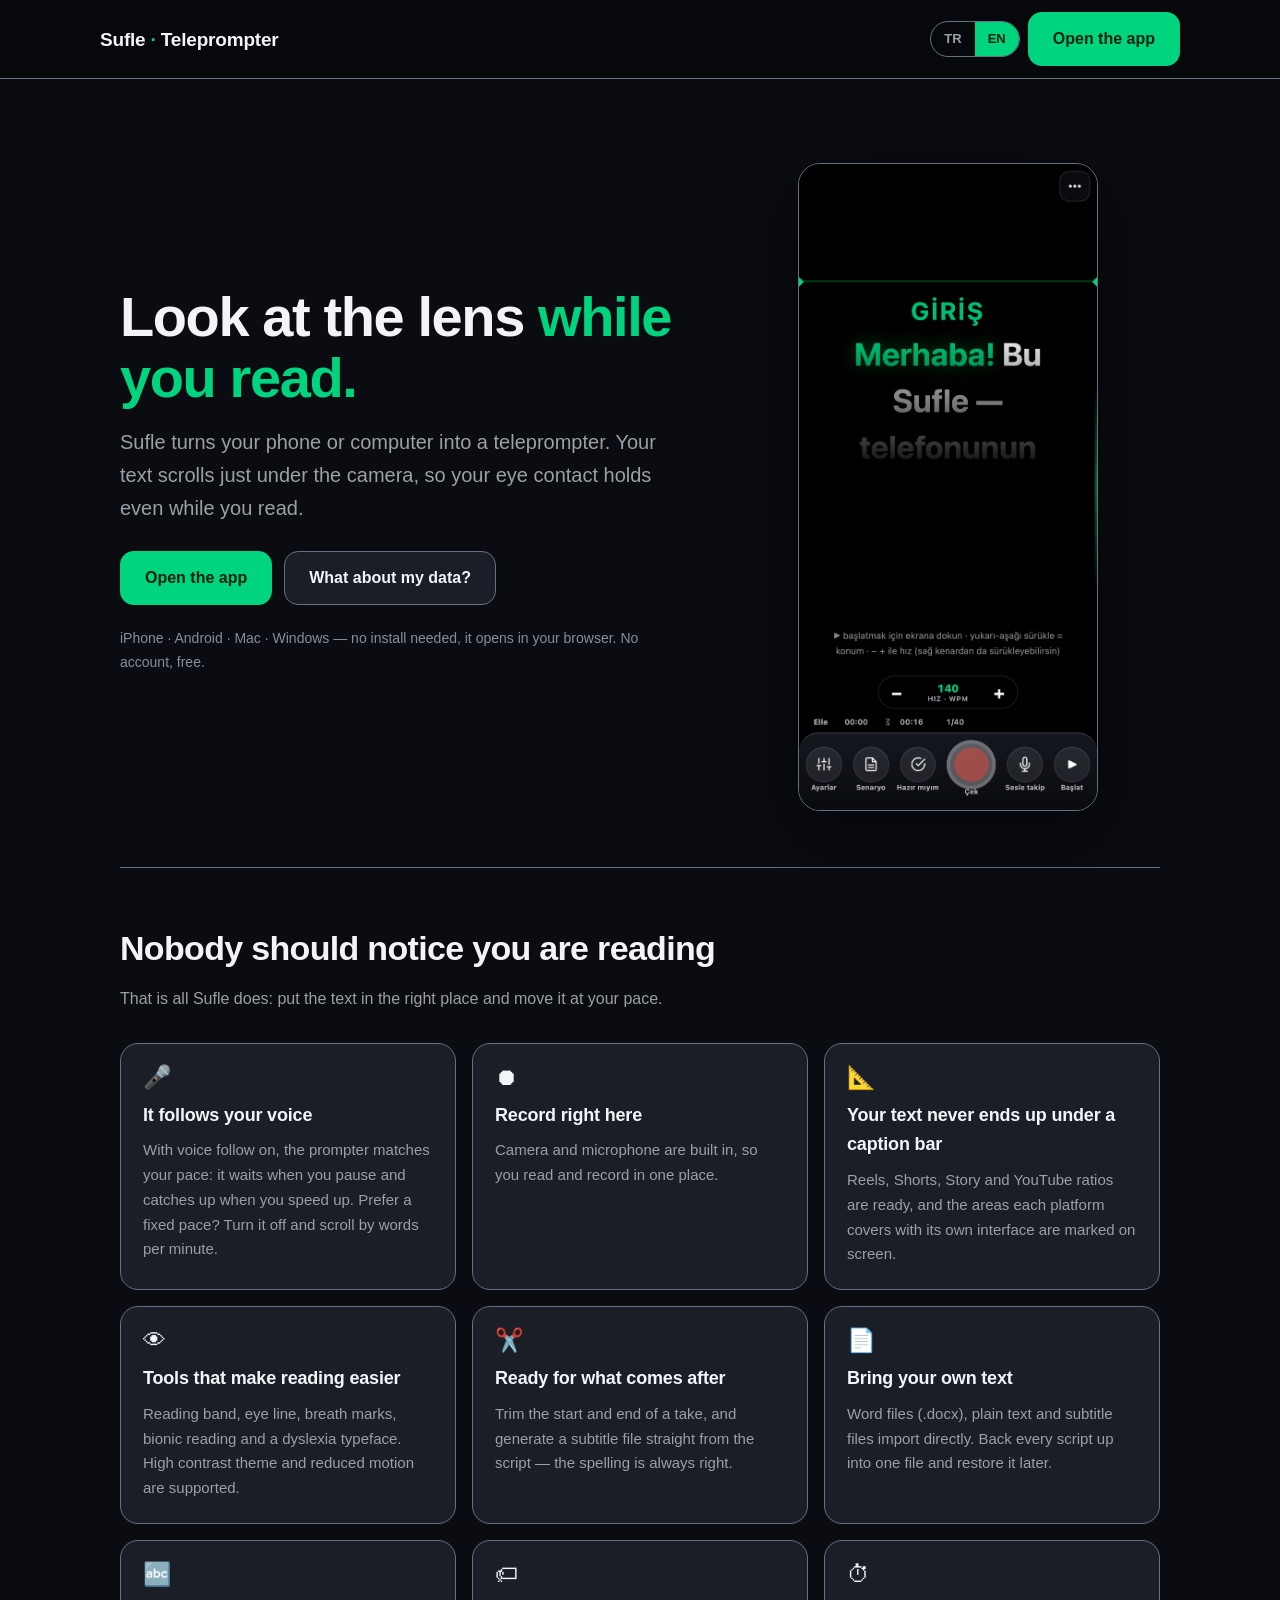
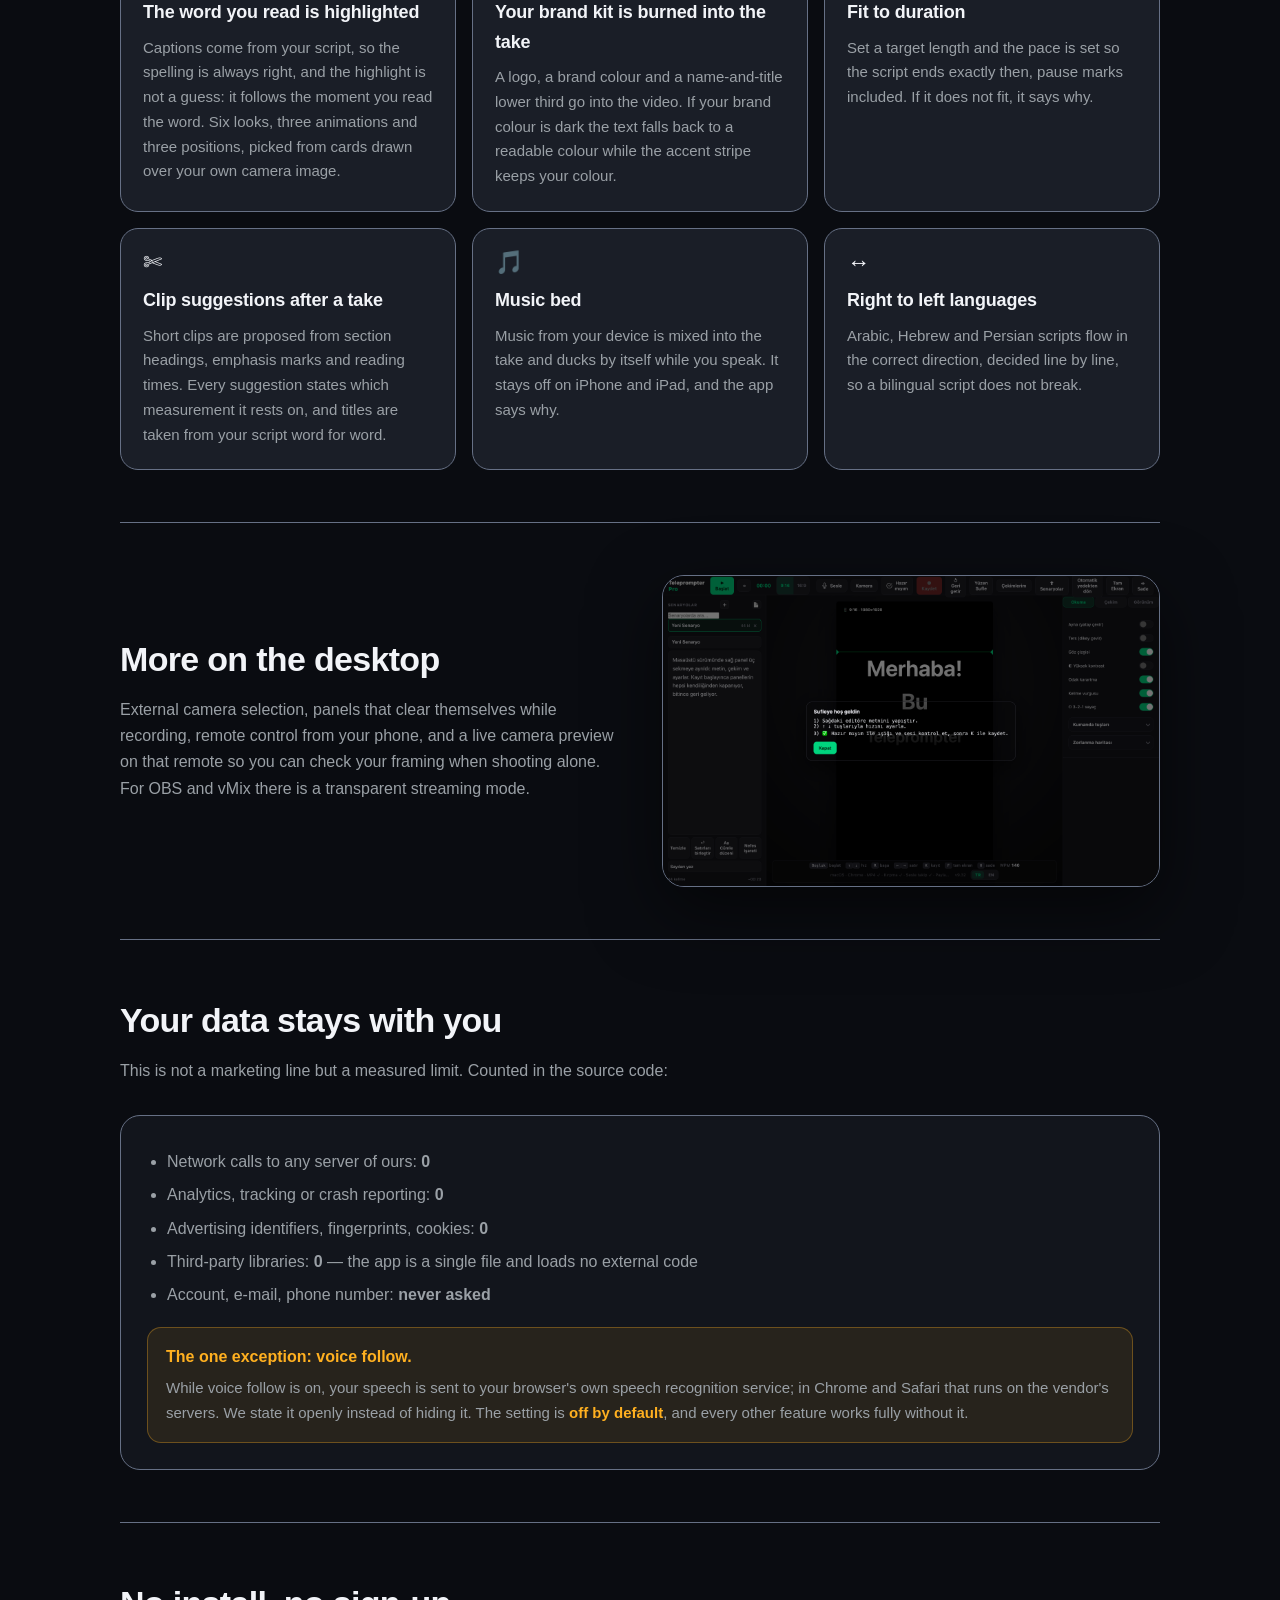
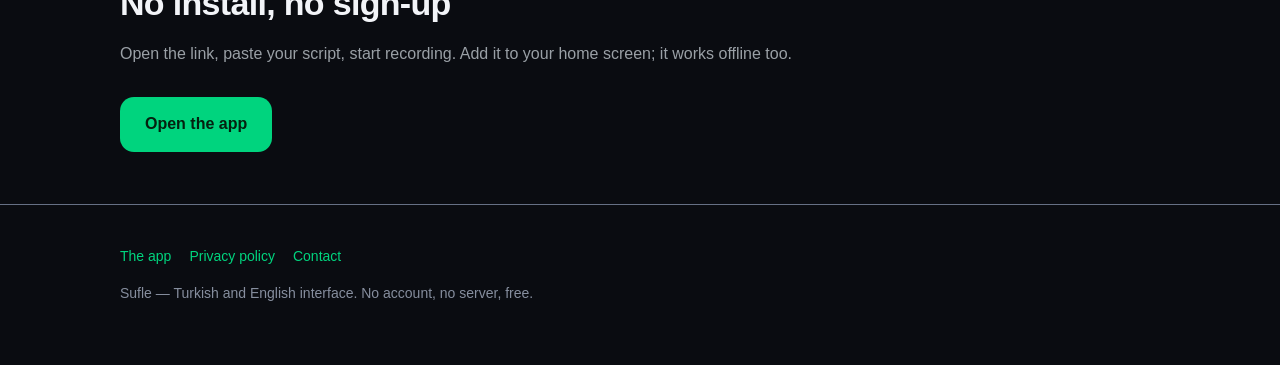
==== commit 6b74bb55: "v9.42 — tipografik ritim ölçülebilir oldu: her çizilen metin ölçekte EKSIKLER listesindeki ikinci "ö" ====
--- a/tanitim.html
+++ b/tanitim.html
@@ -75,6 +75,14 @@
   --r-warn-t:#FFB020;      /* 9,27 */
 
   /* --- tipografi: 5 adım. Bugün 11/12/13/14/15px karışık kullanılıyor. --- */
+  /* MİKRO ETİKET — İKON DÜĞMESİNİN ALTI. Ölçek dışı bir kaçamak DEĞİL,
+     ÖLÇÜLMÜŞ bir adım: alt çubuğun beş düğmesinin altındaki adlar 360 px
+     genişlikte 11 px ile YAN YANA ÇAKIŞIYOR ("Senaryo" ile "Hazır mıyım"
+     birbirine giriyor), 10 px ile çakışmıyor. Ölçüm gerçek tarayıcıda,
+     düğme adımı ile metin genişliği karşılaştırılarak yapıldı.
+     KULLANIM ALANI DAR: yalnız bir ikonun altındaki ad ve ekran üstü
+     rehber etiketi. Gövde metni burada YAZILMAZ — 10 px okuma boyu değil. */
+  --tx-2xs:10px;
   --tx-xs:11px;            /* ALL CAPS etiket */
   --tx-sm:13px;            /* yardımcı metin */
   --tx-md:15px;            /* gövde, düğme */
